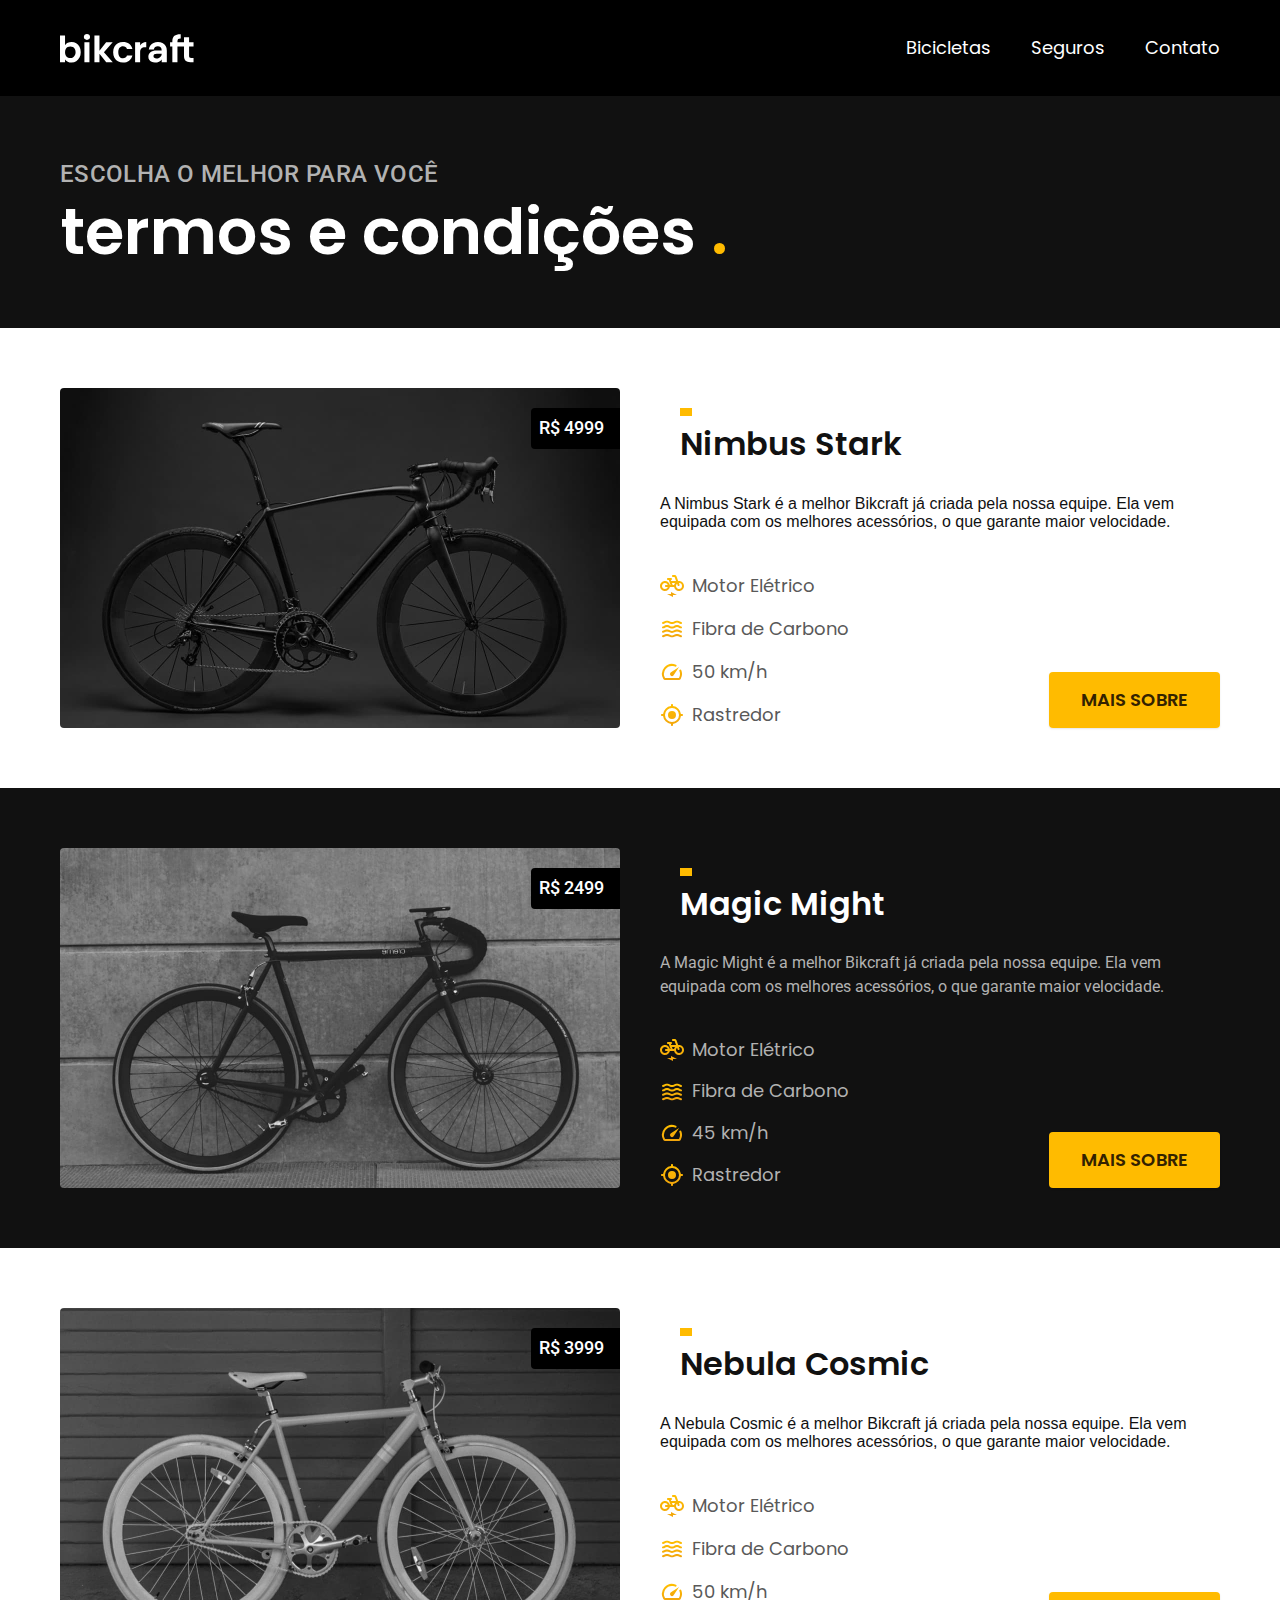
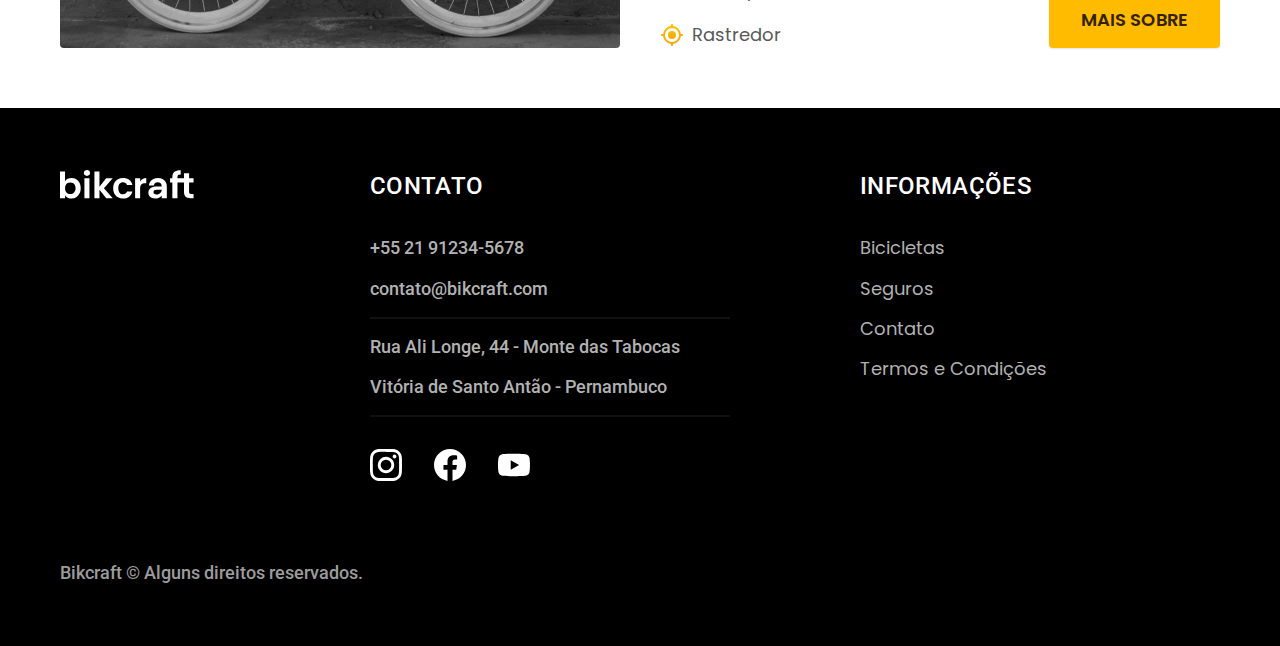
==== bicicletas.html @ d6d0435e "adição das páginas termos e bicicletas" ====
<!DOCTYPE html>
<html lang="pt-br">
<head>
    <meta charset="UTF-8">
    <meta name="viewport" content="width=device-width, initial-scale=1.0">

    <title>Bicicletas | Bikcraft</title>
    <meta name="description" content="Termos e condições">

    <link rel="stylesheet" href="./css/style.css">

    <link rel="preconnect" href="https://fonts.googleapis.com">
    <link rel="preconnect" href="https://fonts.gstatic.com" crossorigin>
    <link href="https://fonts.googleapis.com/css2?family=Merriweather:ital,wght@1,900&family=Poppins:wght@400;600&family=Roboto:wght@500&display=swap" rel="stylesheet">
</head>
<body id="bicicletas">
    <header class="header-bg">
        <div class="header container">
            <a href="./">
                <img src="./img/bikcraft.svg" alt="Bikcraft">
            </a>
        
            <nav aria-label="primaria">
                <ul class="header-menu font-1-m cor-0">
                    <li><a href="./bicicletas.html">Bicicletas</a></li>
                    <li><a href="./seguros.html">Seguros</a></li>
                    <li><a href="./contato.html">Contato</a></li>
                </ul>
            </nav>
        </div>
    </header>

    <main>
        <div class="titulo-bg">
            <div class="titulo container">
                <p class="font-2-l-b cor-5">Escolha o melhor para você</p>
                <h1 class="font-1-xxl cor-0">termos e condições <span class="cor-p1">.</span></h1>
            </div>
        </div>

            <div class="bicicletas container">
                <div class="bicicletas-imagem">
                    <img src="./img/bicicletas/nimbus.jpg" alt="Bicicleta Preta">
                    <span class="font-2-m cor-0">R$ 4999</span>
                </div>
                <div class="bicicletas-conteudo">
                    <h2 class="font-1-xl">Nimbus Stark</h2>
                    <p clas="font-2-s cor-8">A Nimbus Stark 
                        é a melhor Bikcraft já criada pela nossa equipe. 
                        Ela vem equipada com os melhores acessórios, o que 
                        garante maior velocidade.</p>
                    <ul class="font-1-m cor-8">
                        <li><img src="./img/icones/eletrica.svg" alt="">
                            Motor Elétrico
                        </li>
                        <li><img src="./img/icones/carbono.svg" alt="">
                            Fibra de Carbono
                        </li>
                        <li><img src="./img/icones/velocidade.svg" alt="">
                            50 km/h
                        </li>
                        <li><img src="./img/icones/rastreador.svg" alt="">
                            Rastredor
                        </li>
                    </ul>
                    <a class="botao seta" href="./bicicletas/nimbus.html">Mais Sobre</a>
                </div>
            </div>
        

        <div class="bicicletas-bg">
            <div class="bicicletas container">
                <div class="bicicletas-imagem">
                    <img src="./img/bicicletas/magic.jpg" alt="Bicicleta Preta">
                    <span class="font-2-m cor-0">R$ 2499</span>
                </div>
                <div class="bicicletas-conteudo">
                    <h2 class="font-1-xl cor-0">Magic Might</h2>
                    <p class="font-2-s cor-5">A Magic Might 
                        é a melhor Bikcraft já criada pela nossa equipe. 
                        Ela vem equipada com os melhores acessórios, o que 
                        garante maior velocidade.</p>
                    <ul class="font-1-m cor-5">
                        <li><img src="./img/icones/eletrica.svg" alt="">
                            Motor Elétrico
                        </li>
                        <li><img src="./img/icones/carbono.svg" alt="">
                            Fibra de Carbono
                        </li>
                        <li><img src="./img/icones/velocidade.svg" alt="">
                            45 km/h
                        </li>
                        <li><img src="./img/icones/rastreador.svg" alt="">
                            Rastredor
                        </li>
                    </ul>
                    <a class="botao seta" href="./bicicletas/magic.html">Mais Sobre</a>
                </div>
            </div>
        </div>

            <div class="bicicletas container">
                <div class="bicicletas-imagem">
                    <img src="./img/bicicletas/nebula.jpg" alt="Bicicleta Preta">
                    <span class="font-2-m cor-0">R$ 3999</span>
                </div>
                <div class="bicicletas-conteudo">
                    <h2 class="font-1-xl">Nebula Cosmic</h2>
                    <p clas="font-2-s cor-8">A Nebula Cosmic 
                        é a melhor Bikcraft já criada pela nossa equipe. 
                        Ela vem equipada com os melhores acessórios, o que 
                        garante maior velocidade.</p>
                    <ul class="font-1-m cor-8">
                        <li><img src="./img/icones/eletrica.svg" alt="">
                            Motor Elétrico
                        </li>
                        <li><img src="./img/icones/carbono.svg" alt="">
                            Fibra de Carbono
                        </li>
                        <li><img src="./img/icones/velocidade.svg" alt="">
                            50 km/h
                        </li>
                        <li><img src="./img/icones/rastreador.svg" alt="">
                            Rastredor
                        </li>
                    </ul>
                    <a class="botao seta" href="./bicicletas/nebula.html">Mais Sobre</a>
                </div>
            </div>
    </main>

    <footer class="footer-bg">
        <div class="footer container">
            <img src="./img/bikcraft.svg" alt="Bikcraft">
            <div class="footer-contato">
                <h3 class="font-2-l-b cor-0">Contato</h3>
                <ul class="font-2-m cor-5">
                    <li><a href="tel:+5521912345678">+55 21 91234-5678</a></li>
                    <li><a href="mailto:contato@bikcraft.com">contato@bikcraft.com</a></li>
                    <li>Rua Ali Longe, 44 - Monte das Tabocas</li>
                    <li>Vitória de Santo Antão - Pernambuco</li>
                </ul>
                <div class="footer-redes">
                    <a href="./">
                        <img src="./img/redes/instagram.svg" alt="Instagram">
                    </a>
                    <a href="./">
                        <img src="./img/redes/facebook.svg" alt="Facebook">
                      </a>
                      <a href="./">
                        <img src="./img/redes/youtube.svg" alt="Youtube">
                      </a>
                    </div>
                </div>
                <div class="footer-informacoes">
                    <h3 class="font-2-l-b cor-0">Informações</h3>
                    <nav>
                        <ul class="font-1-m cor-5">
                            <li><a href="./bicicletas.html">Bicicletas</a></li>
                            <li><a href="./seguros.html">Seguros</a></li>
                            <li><a href="./contato.html">Contato</a></li>
                            <li><a href="./termos.html">Termos e Condições</a></li>
                        </ul>
                    </nav>
                </div>
                <p class="footer-copy font-2-m cor-6">Bikcraft © Alguns direitos reservados.</p> 
             </div>
    </footer>
</body>
</html>
---- css/style.css ----
@import "./global/global.css";
@import "./global/header.css";
@import "./global/footer.css";


/*UTILIDADES*/
/*Cores*/
@import "./utilidades/cores.css";

/*Tipografia*/
@import "./utilidades/tipografia.css";

/*Componentes*/
@import "./utilidades/componentes.css";

/*HOME*/
/*Introdução*/
@import "./home/introducao.css";

/*Tecnologia*/
@import "./home/tecnologia.css";

/*Parceiros*/
@import "./home/parceiros.css";

/*Depoimento*/
@import "./home/depoimento.css";

/*Seguros*/
@import "./home/seguros.css";

/*Bicicletas*/
@import "./bicicletas/bicicletas-lista.css";
/*Bicicletas*/
@import "./bicicletas/bicicletas.css";

/*Termos*/
@import "./termos/termos.css";
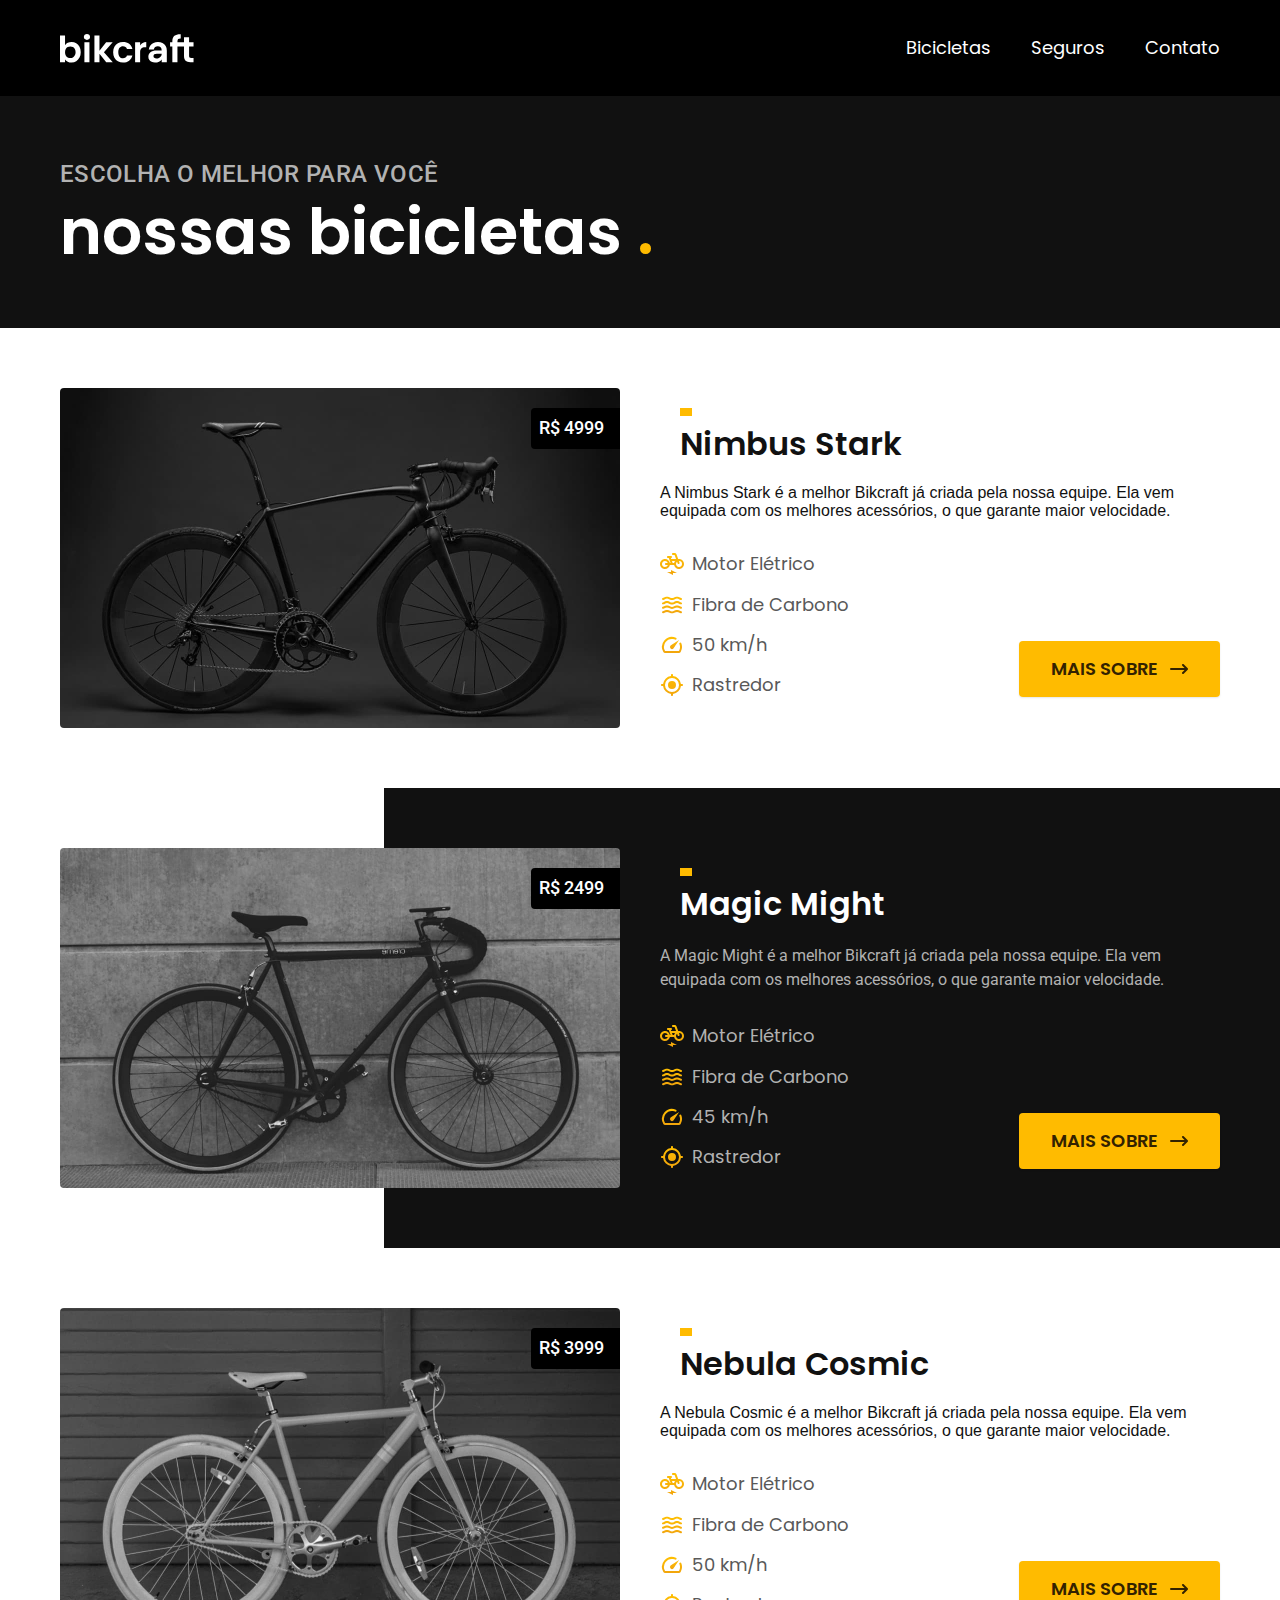
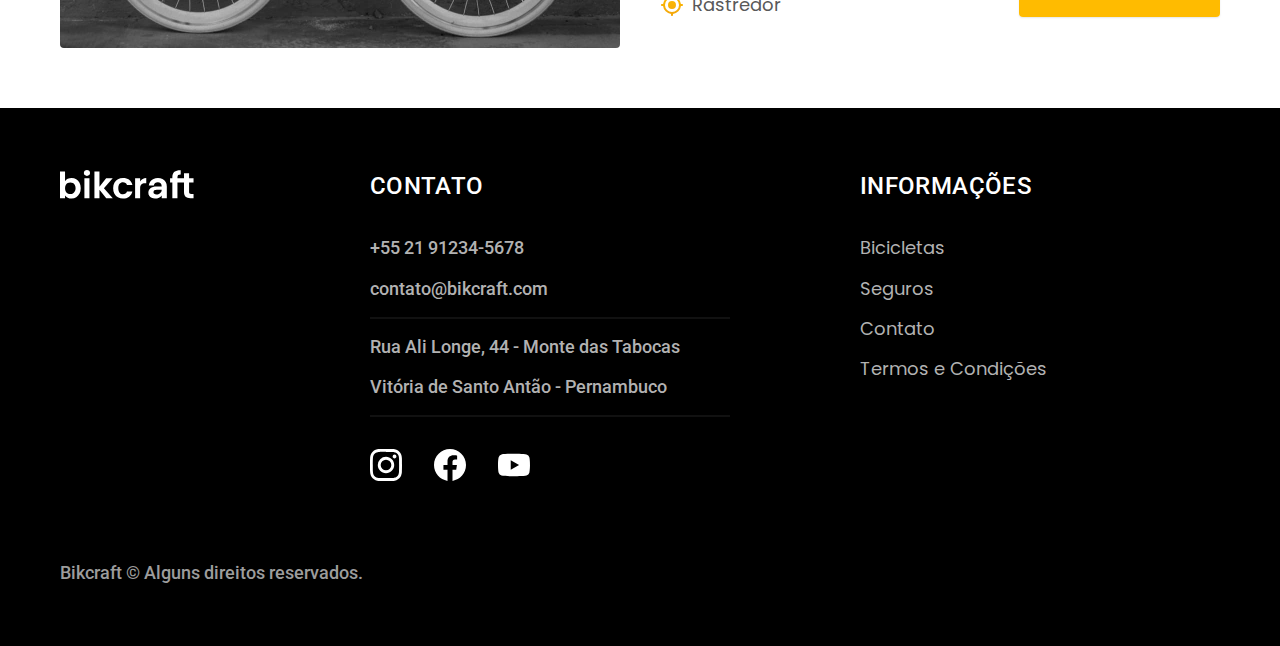
==== commit 2d60c1be: "add bicicleta nimbus e bicicleta.css" ====
--- a/bicicletas.html
+++ b/bicicletas.html
@@ -34,7 +34,7 @@
         <div class="titulo-bg">
             <div class="titulo container">
                 <p class="font-2-l-b cor-5">Escolha o melhor para você</p>
-                <h1 class="font-1-xxl cor-0">termos e condições <span class="cor-p1">.</span></h1>
+                <h1 class="font-1-xxl cor-0">nossas bicicletas <span class="cor-p1">.</span></h1>
             </div>
         </div>
 
--- a/css/style.css
+++ b/css/style.css
@@ -27,12 +27,17 @@
 @import "./home/depoimento.css";
 
 /*Seguros*/
-@import "./home/seguros.css";
+@import "./seguros/seguros.css";
+@import "./seguros/perguntas.css";
+@import "./seguros/vantagens.css";
 
 /*Bicicletas*/
 @import "./bicicletas/bicicletas-lista.css";
-/*Bicicletas*/
 @import "./bicicletas/bicicletas.css";
+
+
+/*Bicicleta*/
+@import "./bicicleta/bicicleta.css";
 
 /*Termos*/
 @import "./termos/termos.css";
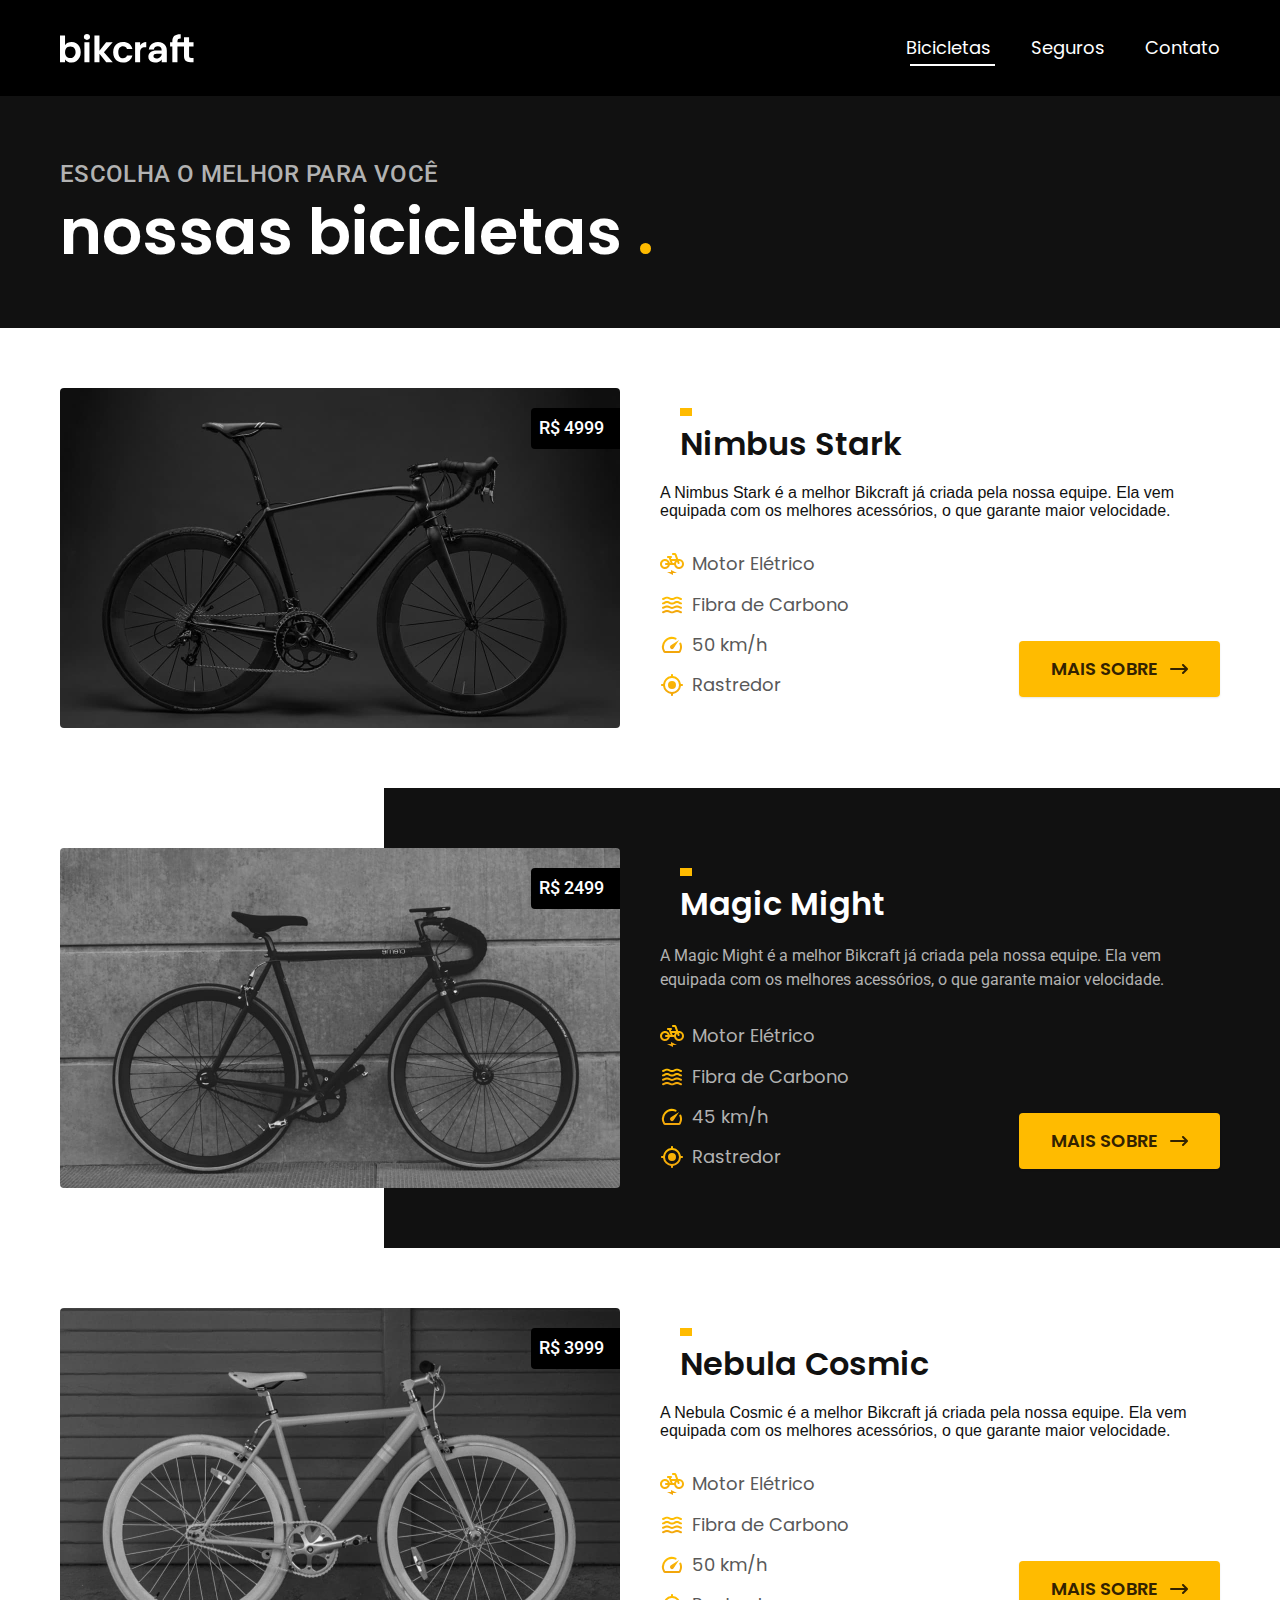
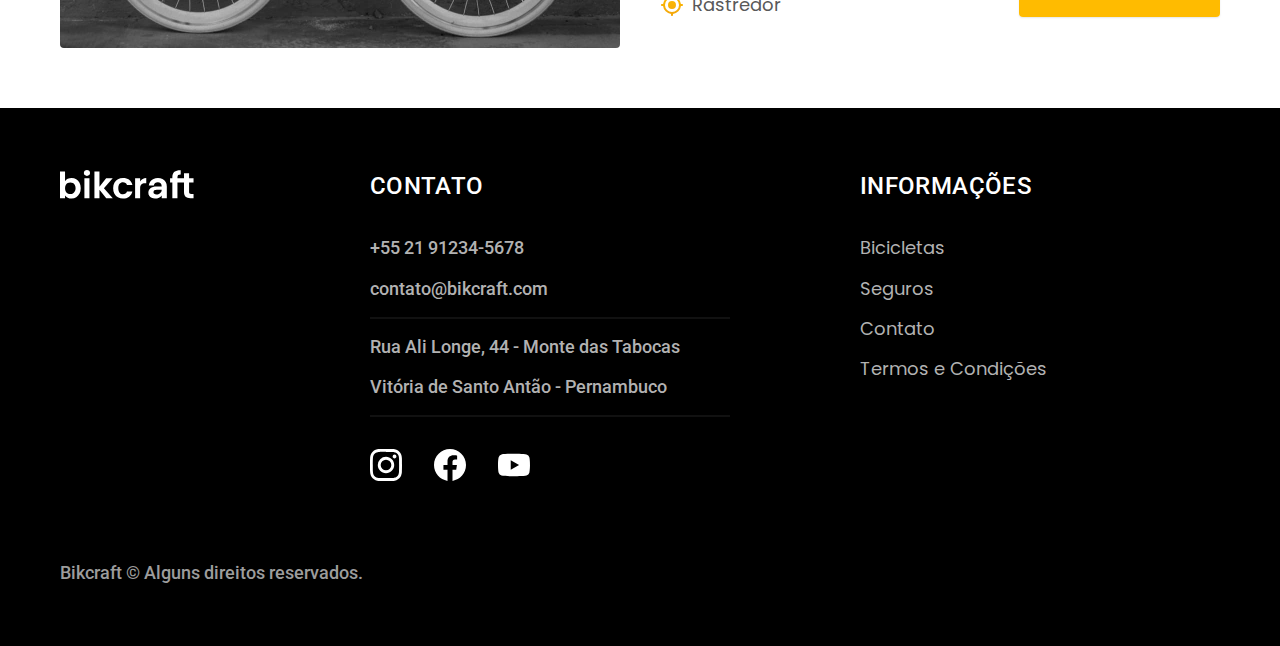
==== commit e01b94e3: "adição da pasta js e aula parametro url" ====
--- a/bicicletas.html
+++ b/bicicletas.html
@@ -166,5 +166,6 @@
                 <p class="footer-copy font-2-m cor-6">Bikcraft © Alguns direitos reservados.</p> 
              </div>
     </footer>
+<script src="./js/script.js"></script>
 </body>
 </html>
--- a/css/style.css
+++ b/css/style.css
@@ -12,6 +12,9 @@
 
 /*Componentes*/
 @import "./utilidades/componentes.css";
+
+/*Formulário*/
+@import "./utilidades/formulario.css";
 
 /*HOME*/
 /*Introdução*/
@@ -39,5 +42,15 @@
 /*Bicicleta*/
 @import "./bicicleta/bicicleta.css";
 
+/*Seguro*/
+@import "./bicicleta/seguro.css";
+
 /*Termos*/
 @import "./termos/termos.css";
+
+/*Contato e  lojas*/
+@import "./contato/contato.css";
+@import "./contato/lojas.css";
+
+/*Orçamento*/
+@import "./orcamento/orcamento.css"